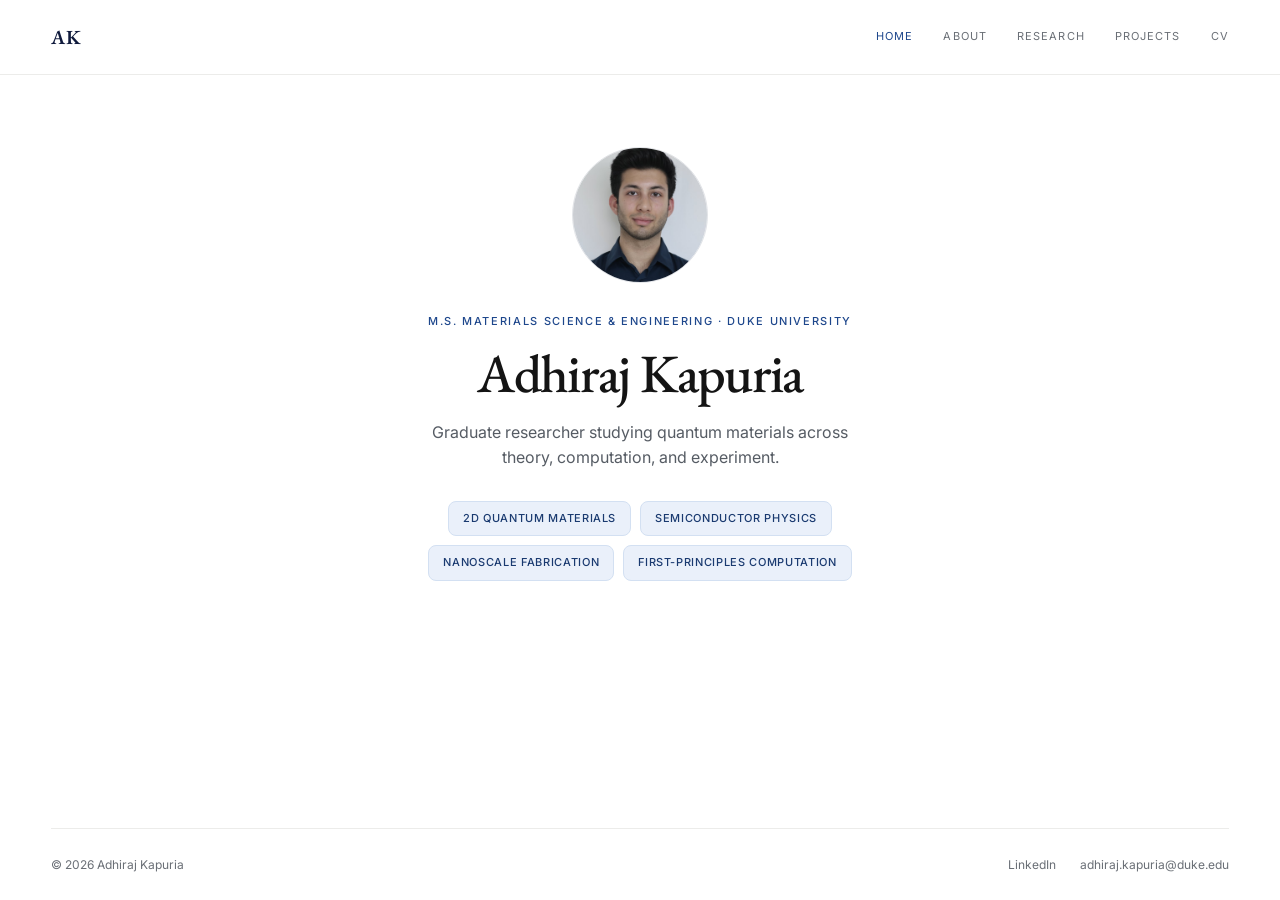
==== index.html @ 8803cbec "Add files via upload" ====
<!DOCTYPE html>
<html lang="en">

<head>
  <meta charset="UTF-8">
  <meta name="viewport" content="width=device-width, initial-scale=1.0">

  <title>Adhiraj Kapuria</title>

  <meta
    name="description"
    content="Adhiraj Kapuria is an M.S. student in Materials Science and Engineering at Duke University, working on 2D quantum materials, semiconductor physics, nanoscale fabrication, and first-principles computation."
  >

  <link rel="preconnect" href="https://fonts.googleapis.com">
  <link rel="preconnect" href="https://fonts.gstatic.com" crossorigin>
  <link
    href="https://fonts.googleapis.com/css2?family=EB+Garamond:wght@500;600&family=Inter:wght@400;500&display=swap"
    rel="stylesheet"
  >

  <link rel="stylesheet" href="./style.css">
</head>

<body>

  <header class="site-header">
    <nav class="nav-container">

      <a href="index.html" class="brand">AK</a>

      <div class="nav-links">
        <a href="index.html" class="is-current">Home</a>
        <a href="about.html">About</a>
        <a href="research.html">Research</a>
        <a href="projects.html">Projects</a>
        <a href="Adhiraj_CV.pdf">CV</a>
      </div>

    </nav>
  </header>

  <main>

    <section class="hero">

      <div class="hero-portrait">
        <img
          src="portrait.jpg"
          alt="Portrait of Adhiraj Kapuria"
          width="150"
          height="150"
        >
      </div>

      <p class="eyebrow">
        M.S. Materials Science &amp; Engineering · Duke University
      </p>

      <h1>Adhiraj Kapuria</h1>

      <p class="intro">
        Graduate researcher studying quantum materials across theory,
        computation, and experiment.
      </p>

      <div class="focus-chips">
        <span>2D Quantum Materials</span>
        <span>Semiconductor Physics</span>
        <span>Nanoscale Fabrication</span>
        <span>First-Principles Computation</span>
      </div>

    </section>

  </main>

  <footer class="site-footer">
    <p>© 2026 Adhiraj Kapuria</p>
    <div class="footer-links">
      <a
        href="https://www.linkedin.com/in/adhirajkapuria/"
        target="_blank"
        rel="noopener noreferrer"
      >LinkedIn</a>
      <a href="mailto:adhiraj.kapuria@duke.edu">adhiraj.kapuria@duke.edu</a>
    </div>
  </footer>

</body>

</html>
---- style.css ----
/* =========================================================
   ADHIRAJ KAPURIA — PERSONAL WEBSITE
   ========================================================= */

:root {
  --bg: #ffffff;
  --text: #141414;
  --text-soft: #565c64;
  --muted: #6a6f76;

  --navy: #1e478c;
  --navy-deep: #0f1a3c;
  --navy-text: #1a3a70;

  --chip-bg: #eaf0fa;
  --chip-border: #d3e0f2;

  --border: #ececea;
  --border-soft: #e2e4e8;

  --max-width: 1180px;
}

* {
  margin: 0;
  padding: 0;
  box-sizing: border-box;
}

html {
  scroll-behavior: smooth;
}

body {
  background: var(--bg);
  color: var(--text);
  font-family: "Inter", system-ui, sans-serif;
  font-size: 16px;
  line-height: 1.6;
  -webkit-font-smoothing: antialiased;
  display: flex;
  flex-direction: column;
  min-height: 100vh;
}

a {
  color: inherit;
  text-decoration: none;
}


/* ---------- NAV ---------- */

.site-header {
  border-bottom: 0.5px solid var(--border);
}

.nav-container {
  width: min(92%, var(--max-width));
  margin: auto;
  height: 74px;
  display: flex;
  align-items: center;
  justify-content: space-between;
}

.brand {
  font-family: "EB Garamond", Georgia, serif;
  font-size: 20px;
  font-weight: 600;
  letter-spacing: 0.04em;
  color: var(--navy-deep);
}

.nav-links {
  display: flex;
  gap: 30px;
}

.nav-links a {
  font-size: 11px;
  letter-spacing: 0.1em;
  text-transform: uppercase;
  color: var(--muted);
  transition: color 0.2s ease;
}

.nav-links a:hover,
.nav-links a.is-current {
  color: var(--navy);
}


/* ---------- HERO ---------- */

main {
  flex: 1;
  display: flex;
  justify-content: center;
}

.hero {
  width: min(90%, 640px);
  margin: 0 auto;
  padding: 72px 0 84px;
  display: flex;
  flex-direction: column;
  align-items: center;
  text-align: center;
}

.hero-portrait {
  margin-bottom: 30px;
}

.hero-portrait img {
  width: 136px;
  height: 136px;
  object-fit: cover;
  border-radius: 50%;
  border: 0.5px solid var(--border-soft);
  display: block;
}

.eyebrow {
  font-size: 11px;
  font-weight: 500;
  letter-spacing: 0.15em;
  text-transform: uppercase;
  color: var(--navy);
  margin-bottom: 16px;
}

.hero h1 {
  font-family: "EB Garamond", Georgia, serif;
  font-size: clamp(44px, 6vw, 54px);
  font-weight: 500;
  line-height: 0.98;
  letter-spacing: -0.03em;
  color: var(--text);
  margin-bottom: 20px;
}

.intro {
  font-size: 16px;
  line-height: 1.6;
  color: var(--text-soft);
  max-width: 440px;
  margin-bottom: 30px;
}

.focus-chips {
  display: flex;
  flex-wrap: wrap;
  gap: 9px;
  justify-content: center;
  max-width: 540px;
}

.focus-chips span {
  font-size: 11px;
  font-weight: 500;
  letter-spacing: 0.06em;
  text-transform: uppercase;
  color: var(--navy-text);
  background: var(--chip-bg);
  border: 0.5px solid var(--chip-border);
  border-radius: 8px;
  padding: 8px 14px;
}


/* ---------- FOOTER ---------- */

.site-footer {
  width: min(92%, var(--max-width));
  margin: auto;
  padding: 26px 0;
  border-top: 0.5px solid var(--border);
  display: flex;
  align-items: center;
  justify-content: space-between;
  font-size: 12px;
  color: var(--muted);
}

.footer-links {
  display: flex;
  gap: 24px;
}

.footer-links a {
  transition: color 0.2s ease;
}

.footer-links a:hover {
  color: var(--navy);
}


/* ---------- MOBILE ---------- */

@media (max-width: 720px) {

  .nav-container {
    height: 64px;
  }

  .nav-links {
    gap: 18px;
  }

  .nav-links a {
    letter-spacing: 0.06em;
  }

  .hero {
    padding: 52px 0 64px;
  }

  .hero-portrait img {
    width: 120px;
    height: 120px;
  }

  .site-footer {
    flex-direction: column;
    align-items: flex-start;
    gap: 14px;
    padding: 22px 0;
  }
}

@media (max-width: 430px) {

  .nav-links {
    gap: 13px;
  }

  .nav-links a {
    font-size: 10px;
  }

  .focus-chips span {
    font-size: 12px;
    padding: 7px 13px;
  }
}
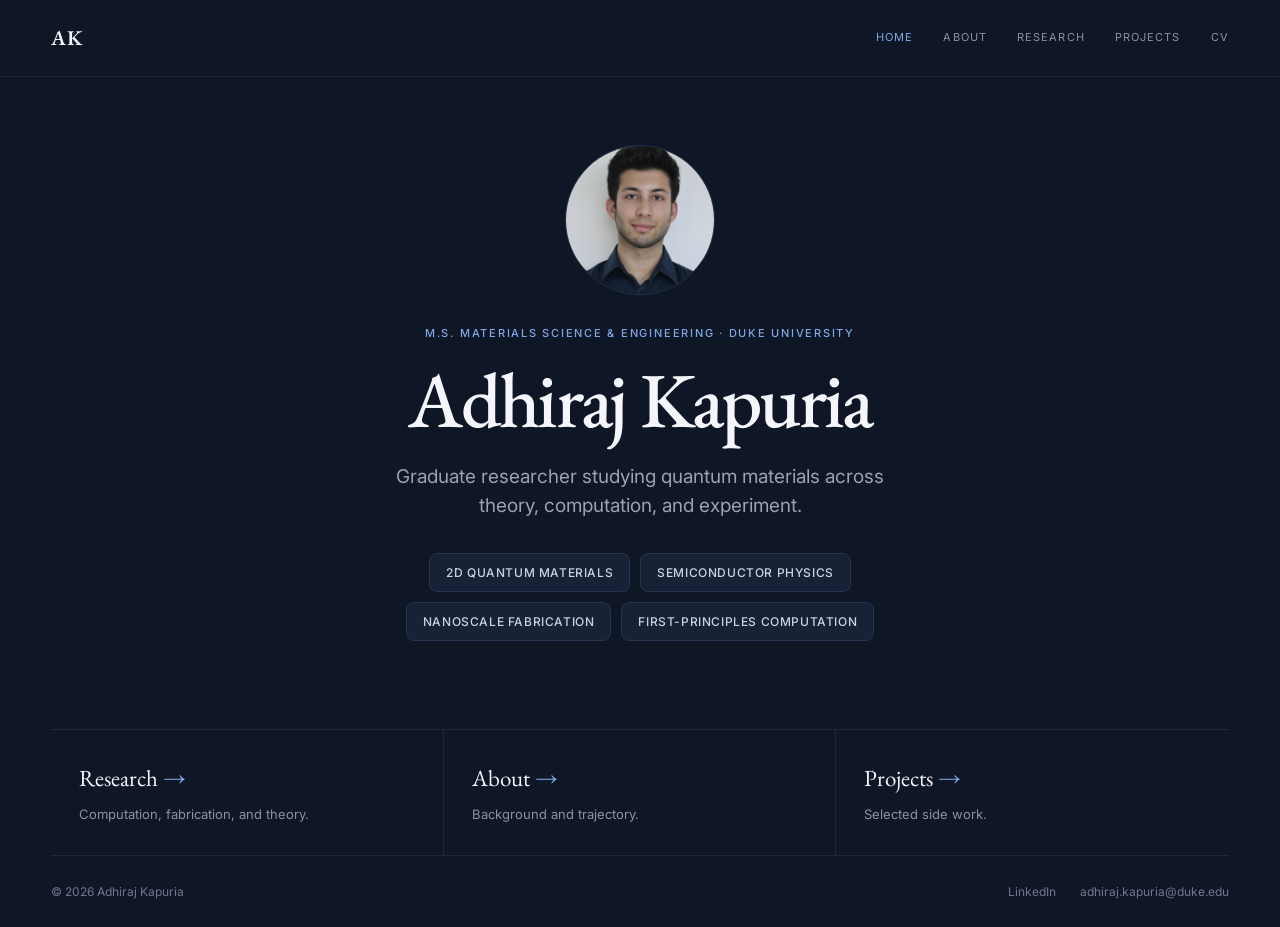
==== commit 4cbe36a7: "Add files via upload" ====
--- a/index.html
+++ b/index.html
@@ -73,6 +73,21 @@
 
     </section>
 
+    <nav class="section-links" aria-label="Explore">
+      <a href="research.html">
+        <span class="section-title">Research <span class="arrow">&rarr;</span></span>
+        <span class="section-sub">Computation, fabrication, and theory.</span>
+      </a>
+      <a href="about.html">
+        <span class="section-title">About <span class="arrow">&rarr;</span></span>
+        <span class="section-sub">Background and trajectory.</span>
+      </a>
+      <a href="projects.html">
+        <span class="section-title">Projects <span class="arrow">&rarr;</span></span>
+        <span class="section-sub">Selected side work.</span>
+      </a>
+    </nav>
+
   </main>
 
   <footer class="site-footer">
--- a/style.css
+++ b/style.css
@@ -3,20 +3,18 @@
    ========================================================= */
 
 :root {
-  --bg: #ffffff;
-  --text: #141414;
-  --text-soft: #565c64;
-  --muted: #6a6f76;
-
-  --navy: #1e478c;
-  --navy-deep: #0f1a3c;
-  --navy-text: #1a3a70;
-
-  --chip-bg: #eaf0fa;
-  --chip-border: #d3e0f2;
-
-  --border: #ececea;
-  --border-soft: #e2e4e8;
+  --bg: #0f1626;
+  --surface: #172236;
+  --text: #f4f6fb;
+  --text-soft: #9aa2b4;
+  --muted: #8892a6;
+  --faint: #6f7890;
+
+  --accent: #7fa8e6;
+
+  --border: #1c2740;
+  --border-soft: #26324a;
+  --chip-border: #263450;
 
   --max-width: 1180px;
 }
@@ -58,7 +56,7 @@
 .nav-container {
   width: min(92%, var(--max-width));
   margin: auto;
-  height: 74px;
+  height: 76px;
   display: flex;
   align-items: center;
   justify-content: space-between;
@@ -66,10 +64,10 @@
 
 .brand {
   font-family: "EB Garamond", Georgia, serif;
-  font-size: 20px;
+  font-size: 21px;
   font-weight: 600;
-  letter-spacing: 0.04em;
-  color: var(--navy-deep);
+  letter-spacing: 0.02em;
+  color: var(--text);
 }
 
 .nav-links {
@@ -87,7 +85,7 @@
 
 .nav-links a:hover,
 .nav-links a.is-current {
-  color: var(--navy);
+  color: var(--accent);
 }
 
 
@@ -95,14 +93,12 @@
 
 main {
   flex: 1;
-  display: flex;
-  justify-content: center;
 }
 
 .hero {
   width: min(90%, 640px);
   margin: 0 auto;
-  padding: 72px 0 84px;
+  padding: 68px 0 48px;
   display: flex;
   flex-direction: column;
   align-items: center;
@@ -114,8 +110,8 @@
 }
 
 .hero-portrait img {
-  width: 136px;
-  height: 136px;
+  width: 150px;
+  height: 150px;
   object-fit: cover;
   border-radius: 50%;
   border: 0.5px solid var(--border-soft);
@@ -125,48 +121,98 @@
 .eyebrow {
   font-size: 11px;
   font-weight: 500;
-  letter-spacing: 0.15em;
+  letter-spacing: 0.16em;
   text-transform: uppercase;
-  color: var(--navy);
-  margin-bottom: 16px;
+  color: var(--accent);
+  margin-bottom: 20px;
 }
 
 .hero h1 {
   font-family: "EB Garamond", Georgia, serif;
-  font-size: clamp(44px, 6vw, 54px);
+  font-size: clamp(54px, 8vw, 78px);
   font-weight: 500;
-  line-height: 0.98;
-  letter-spacing: -0.03em;
+  line-height: 0.94;
+  letter-spacing: -0.035em;
   color: var(--text);
-  margin-bottom: 20px;
+  margin-bottom: 26px;
 }
 
 .intro {
-  font-size: 16px;
-  line-height: 1.6;
+  font-size: 19px;
+  line-height: 1.55;
   color: var(--text-soft);
-  max-width: 440px;
-  margin-bottom: 30px;
+  max-width: 500px;
+  margin-bottom: 32px;
 }
 
 .focus-chips {
   display: flex;
   flex-wrap: wrap;
-  gap: 9px;
+  gap: 10px;
   justify-content: center;
-  max-width: 540px;
+  max-width: 600px;
 }
 
 .focus-chips span {
-  font-size: 11px;
+  font-size: 12px;
   font-weight: 500;
-  letter-spacing: 0.06em;
+  letter-spacing: 0.05em;
   text-transform: uppercase;
-  color: var(--navy-text);
-  background: var(--chip-bg);
+  color: #cbd3e2;
+  background: var(--surface);
   border: 0.5px solid var(--chip-border);
   border-radius: 8px;
-  padding: 8px 14px;
+  padding: 9px 16px;
+}
+
+
+/* ---------- SECTION LINKS ---------- */
+
+.section-links {
+  width: min(92%, var(--max-width));
+  margin: 40px auto 0;
+  display: grid;
+  grid-template-columns: repeat(3, 1fr);
+  border-top: 0.5px solid var(--border);
+  border-bottom: 0.5px solid var(--border);
+}
+
+.section-links a {
+  padding: 30px 28px;
+  border-right: 0.5px solid var(--border);
+  display: flex;
+  flex-direction: column;
+  gap: 7px;
+  transition: background-color 0.2s ease;
+}
+
+.section-links a:last-child {
+  border-right: none;
+}
+
+.section-links a:hover {
+  background: var(--surface);
+}
+
+.section-title {
+  font-family: "EB Garamond", Georgia, serif;
+  font-size: 23px;
+  color: var(--text);
+}
+
+.section-title .arrow {
+  color: var(--accent);
+  transition: transform 0.2s ease;
+  display: inline-block;
+}
+
+.section-links a:hover .arrow {
+  transform: translateX(4px);
+}
+
+.section-sub {
+  font-size: 13px;
+  color: var(--muted);
 }
 
 
@@ -176,12 +222,11 @@
   width: min(92%, var(--max-width));
   margin: auto;
   padding: 26px 0;
-  border-top: 0.5px solid var(--border);
   display: flex;
   align-items: center;
   justify-content: space-between;
   font-size: 12px;
-  color: var(--muted);
+  color: var(--faint);
 }
 
 .footer-links {
@@ -194,7 +239,25 @@
 }
 
 .footer-links a:hover {
-  color: var(--navy);
+  color: var(--accent);
+}
+
+
+/* ---------- TABLET ---------- */
+
+@media (max-width: 820px) {
+  .section-links {
+    grid-template-columns: 1fr;
+  }
+
+  .section-links a {
+    border-right: none;
+    border-bottom: 0.5px solid var(--border);
+  }
+
+  .section-links a:last-child {
+    border-bottom: none;
+  }
 }
 
 
@@ -215,12 +278,16 @@
   }
 
   .hero {
-    padding: 52px 0 64px;
+    padding: 52px 0 40px;
   }
 
   .hero-portrait img {
     width: 120px;
     height: 120px;
+  }
+
+  .intro {
+    font-size: 17px;
   }
 
   .site-footer {
@@ -242,7 +309,7 @@
   }
 
   .focus-chips span {
-    font-size: 12px;
-    padding: 7px 13px;
-  }
-}
+    font-size: 11px;
+    padding: 8px 13px;
+  }
+}
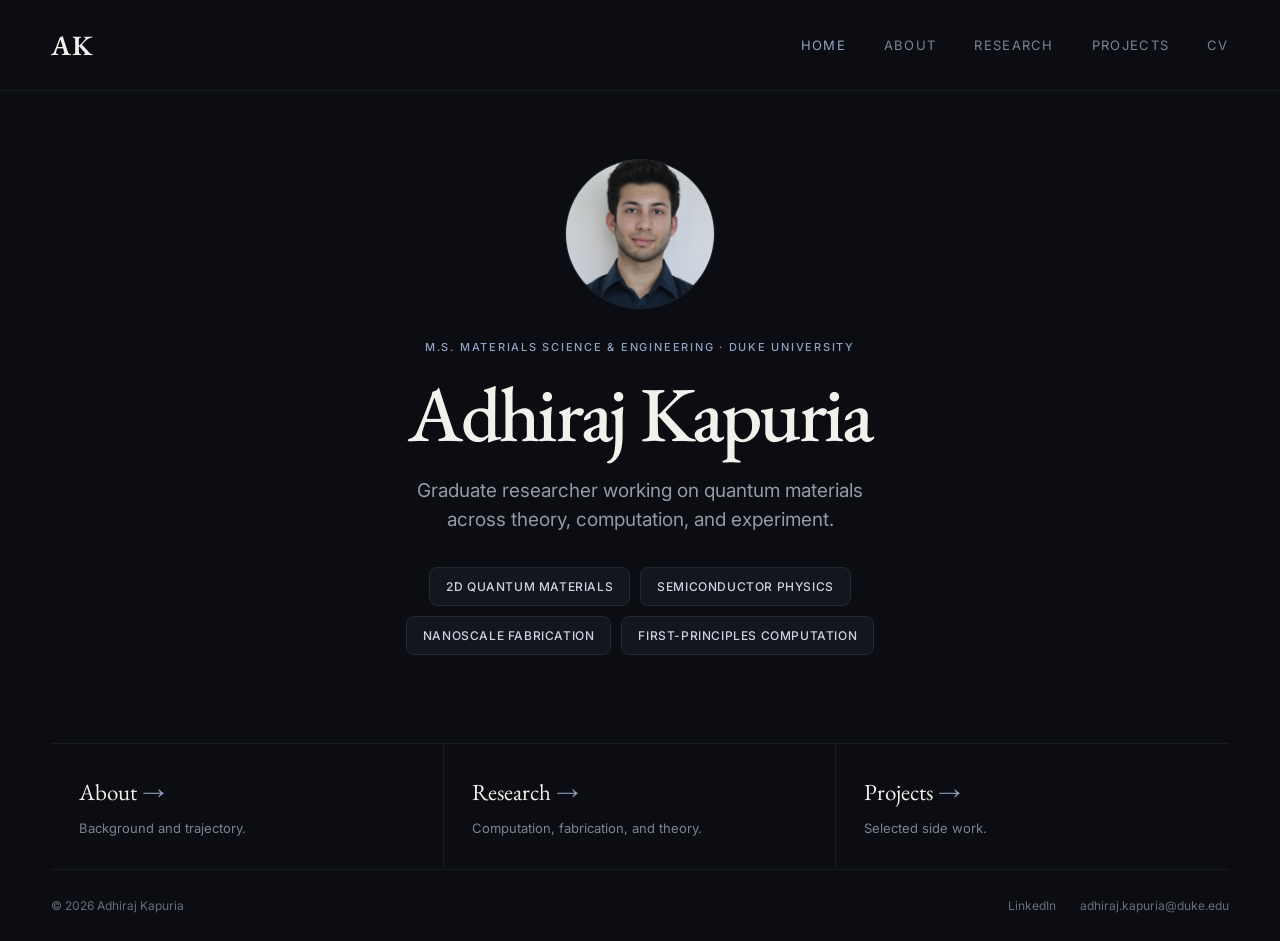
==== commit eb1655c0: "Add files via upload" ====
--- a/index.html
+++ b/index.html
@@ -5,12 +5,49 @@
   <meta charset="UTF-8">
   <meta name="viewport" content="width=device-width, initial-scale=1.0">
 
-  <title>Adhiraj Kapuria</title>
+  <title>Adhiraj Kapuria — Quantum Materials Researcher, Duke University</title>
 
   <meta
     name="description"
-    content="Adhiraj Kapuria is an M.S. student in Materials Science and Engineering at Duke University, working on 2D quantum materials, semiconductor physics, nanoscale fabrication, and first-principles computation."
+    content="Adhiraj Kapuria is a graduate researcher in Materials Science and Engineering at Duke University, studying 2D quantum materials, semiconductor physics, nanoscale fabrication, and first-principles computation."
   >
+  <meta name="author" content="Adhiraj Kapuria">
+  <link rel="canonical" href="https://adhirajkapuria.com/">
+
+  <meta property="og:type" content="website">
+  <meta property="og:title" content="Adhiraj Kapuria — Quantum Materials Researcher, Duke University">
+  <meta property="og:description" content="Graduate researcher studying quantum materials across theory, computation, and experiment.">
+  <meta property="og:url" content="https://adhirajkapuria.com/">
+  <meta property="og:image" content="https://adhirajkapuria.com/portrait.jpg">
+  <meta name="twitter:card" content="summary">
+
+  <script type="application/ld+json">
+  {
+    "@context": "https://schema.org",
+    "@type": "Person",
+    "name": "Adhiraj Kapuria",
+    "url": "https://adhirajkapuria.com",
+    "image": "https://adhirajkapuria.com/portrait.jpg",
+    "jobTitle": "Graduate Researcher",
+    "affiliation": {
+      "@type": "CollegeOrUniversity",
+      "name": "Duke University"
+    },
+    "alumniOf": {
+      "@type": "CollegeOrUniversity",
+      "name": "University of California, Berkeley"
+    },
+    "knowsAbout": [
+      "2D Quantum Materials",
+      "Semiconductor Physics",
+      "Nanoscale Fabrication",
+      "First-Principles Computation"
+    ],
+    "sameAs": [
+      "https://www.linkedin.com/in/adhirajkapuria/"
+    ]
+  }
+  </script>
 
   <link rel="preconnect" href="https://fonts.googleapis.com">
   <link rel="preconnect" href="https://fonts.gstatic.com" crossorigin>
@@ -60,7 +97,7 @@
       <h1>Adhiraj Kapuria</h1>
 
       <p class="intro">
-        Graduate researcher studying quantum materials across theory,
+        Graduate researcher working on quantum materials across theory,
         computation, and experiment.
       </p>
 
@@ -74,13 +111,13 @@
     </section>
 
     <nav class="section-links" aria-label="Explore">
+      <a href="about.html">
+        <span class="section-title">About <span class="arrow">&rarr;</span></span>
+        <span class="section-sub">Background and trajectory.</span>
+      </a>
       <a href="research.html">
         <span class="section-title">Research <span class="arrow">&rarr;</span></span>
         <span class="section-sub">Computation, fabrication, and theory.</span>
-      </a>
-      <a href="about.html">
-        <span class="section-title">About <span class="arrow">&rarr;</span></span>
-        <span class="section-sub">Background and trajectory.</span>
       </a>
       <a href="projects.html">
         <span class="section-title">Projects <span class="arrow">&rarr;</span></span>
--- a/style.css
+++ b/style.css
@@ -3,18 +3,18 @@
    ========================================================= */
 
 :root {
-  --bg: #0f1626;
-  --surface: #172236;
-  --text: #f4f6fb;
-  --text-soft: #9aa2b4;
-  --muted: #8892a6;
-  --faint: #6f7890;
-
-  --accent: #7fa8e6;
-
-  --border: #1c2740;
-  --border-soft: #26324a;
-  --chip-border: #263450;
+  --bg: #0b0d12;
+  --surface: #13161d;
+  --text: #f2f1ec;
+  --text-soft: #969aa4;
+  --muted: #7d8290;
+  --faint: #686d78;
+
+  --accent: #8fa3c4;
+
+  --border: #191c22;
+  --border-soft: #242832;
+  --chip-border: #232833;
 
   --max-width: 1180px;
 }
@@ -56,7 +56,7 @@
 .nav-container {
   width: min(92%, var(--max-width));
   margin: auto;
-  height: 76px;
+  height: 90px;
   display: flex;
   align-items: center;
   justify-content: space-between;
@@ -64,7 +64,7 @@
 
 .brand {
   font-family: "EB Garamond", Georgia, serif;
-  font-size: 21px;
+  font-size: 28px;
   font-weight: 600;
   letter-spacing: 0.02em;
   color: var(--text);
@@ -72,11 +72,11 @@
 
 .nav-links {
   display: flex;
-  gap: 30px;
+  gap: 38px;
 }
 
 .nav-links a {
-  font-size: 11px;
+  font-size: 13px;
   letter-spacing: 0.1em;
   text-transform: uppercase;
   color: var(--muted);
@@ -266,14 +266,15 @@
 @media (max-width: 720px) {
 
   .nav-container {
-    height: 64px;
+    height: 68px;
   }
 
   .nav-links {
-    gap: 18px;
+    gap: 16px;
   }
 
   .nav-links a {
+    font-size: 11px;
     letter-spacing: 0.06em;
   }
 
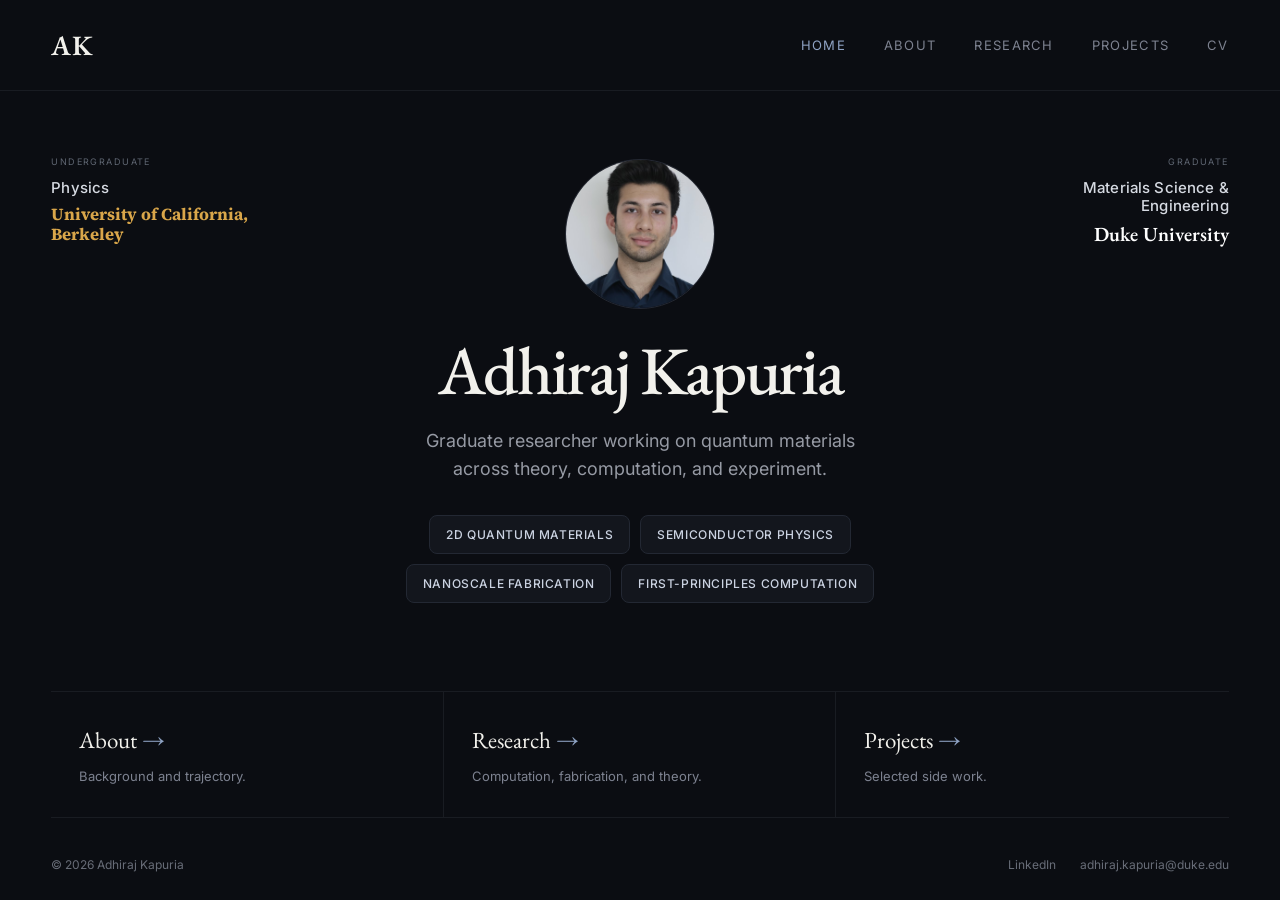
==== commit fefe0487: "Add files via upload" ====
--- a/index.html
+++ b/index.html
@@ -4,6 +4,8 @@
 <head>
   <meta charset="UTF-8">
   <meta name="viewport" content="width=device-width, initial-scale=1.0">
+
+  <meta name="google-site-verification" content="6veySNMaMa0N7nCQW0opp4xGRta61jZv2MQytDEqQgg" />
 
   <title>Adhiraj Kapuria — Quantum Materials Researcher, Duke University</title>
 
@@ -52,7 +54,7 @@
   <link rel="preconnect" href="https://fonts.googleapis.com">
   <link rel="preconnect" href="https://fonts.gstatic.com" crossorigin>
   <link
-    href="https://fonts.googleapis.com/css2?family=EB+Garamond:wght@500;600&family=Inter:wght@400;500&display=swap"
+    href="https://fonts.googleapis.com/css2?family=EB+Garamond:wght@500;600&family=Inter:wght@400;500&family=Source+Serif+4:wght@600;700&display=swap"
     rel="stylesheet"
   >
 
@@ -81,31 +83,44 @@
 
     <section class="hero">
 
-      <div class="hero-portrait">
-        <img
-          src="portrait.jpg"
-          alt="Portrait of Adhiraj Kapuria"
-          width="150"
-          height="150"
-        >
+      <div class="affiliations">
+        <div class="affil affil-left">
+          <span class="affil-label">Undergraduate</span>
+          <span class="affil-field">Physics</span>
+          <span class="affil-school affil-berkeley">University of California, Berkeley</span>
+        </div>
+        <div class="affil affil-right">
+          <span class="affil-label">Graduate</span>
+          <span class="affil-field">Materials Science &amp; Engineering</span>
+          <span class="affil-school affil-duke">Duke University</span>
+        </div>
       </div>
 
-      <p class="eyebrow">
-        M.S. Materials Science &amp; Engineering · Duke University
-      </p>
+      <div class="hero-center">
 
-      <h1>Adhiraj Kapuria</h1>
+        <div class="hero-portrait">
+          <img
+            src="portrait.jpg"
+            alt="Portrait of Adhiraj Kapuria"
+            width="150"
+            height="150"
+          >
+        </div>
 
-      <p class="intro">
-        Graduate researcher working on quantum materials across theory,
-        computation, and experiment.
-      </p>
+        <h1>Adhiraj Kapuria</h1>
 
-      <div class="focus-chips">
-        <span>2D Quantum Materials</span>
-        <span>Semiconductor Physics</span>
-        <span>Nanoscale Fabrication</span>
-        <span>First-Principles Computation</span>
+        <p class="intro">
+          Graduate researcher working on quantum materials across theory,
+          computation, and experiment.
+        </p>
+
+        <div class="focus-chips">
+          <span>2D Quantum Materials</span>
+          <span>Semiconductor Physics</span>
+          <span>Nanoscale Fabrication</span>
+          <span>First-Principles Computation</span>
+        </div>
+
       </div>
 
     </section>
--- a/style.css
+++ b/style.css
@@ -96,13 +96,80 @@
 }
 
 .hero {
-  width: min(90%, 640px);
+  position: relative;
+  width: min(92%, var(--max-width));
   margin: 0 auto;
-  padding: 68px 0 48px;
+  padding: 64px 0 48px;
+}
+
+.affiliations {
+  position: absolute;
+  top: 64px;
+  left: 0;
+  right: 0;
+  display: flex;
+  justify-content: space-between;
+  pointer-events: none;
+}
+
+.affil {
+  display: flex;
+  flex-direction: column;
+  max-width: 210px;
+  pointer-events: auto;
+}
+
+.affil-left {
+  text-align: left;
+  align-items: flex-start;
+}
+
+.affil-right {
+  text-align: right;
+  align-items: flex-end;
+}
+
+.affil-label {
+  font-size: 9px;
+  letter-spacing: 0.16em;
+  text-transform: uppercase;
+  color: #5f6672;
+  margin-bottom: 10px;
+}
+
+.affil-field {
+  font-size: 15px;
+  font-weight: 500;
+  letter-spacing: 0.01em;
+  color: #d6dae2;
+  margin-bottom: 8px;
+  line-height: 1.2;
+}
+
+.affil-school {
+  line-height: 1.14;
+}
+
+.affil-berkeley {
+  font-family: "Source Serif 4", Georgia, serif;
+  font-size: 17px;
+  font-weight: 700;
+  color: #d9a64a;
+}
+
+.affil-duke {
+  font-family: "EB Garamond", Georgia, serif;
+  font-size: 20px;
+  font-weight: 600;
+  color: #ffffff;
+}
+
+.hero-center {
   display: flex;
   flex-direction: column;
   align-items: center;
   text-align: center;
+  padding-top: 4px;
 }
 
 .hero-portrait {
@@ -118,30 +185,21 @@
   display: block;
 }
 
-.eyebrow {
-  font-size: 11px;
-  font-weight: 500;
-  letter-spacing: 0.16em;
-  text-transform: uppercase;
-  color: var(--accent);
-  margin-bottom: 20px;
-}
-
 .hero h1 {
   font-family: "EB Garamond", Georgia, serif;
-  font-size: clamp(54px, 8vw, 78px);
+  font-size: clamp(50px, 7vw, 68px);
   font-weight: 500;
   line-height: 0.94;
   letter-spacing: -0.035em;
   color: var(--text);
-  margin-bottom: 26px;
+  margin-bottom: 24px;
 }
 
 .intro {
-  font-size: 19px;
+  font-size: 18px;
   line-height: 1.55;
   color: var(--text-soft);
-  max-width: 500px;
+  max-width: 460px;
   margin-bottom: 32px;
 }
 
@@ -243,6 +301,66 @@
 }
 
 
+/* ---------- INTERIOR PAGE (About, etc.) ---------- */
+
+.page {
+  width: min(90%, 680px);
+  margin: 0 auto;
+  padding: 76px 0 64px;
+}
+
+.page .eyebrow {
+  margin-bottom: 14px;
+}
+
+.page-title {
+  font-family: "EB Garamond", Georgia, serif;
+  font-size: clamp(38px, 5vw, 52px);
+  font-weight: 500;
+  line-height: 1.02;
+  letter-spacing: -0.03em;
+  color: var(--text);
+  margin-bottom: 44px;
+}
+
+.prose p {
+  font-size: 17px;
+  line-height: 1.75;
+  color: var(--text-soft);
+  margin-bottom: 24px;
+}
+
+.prose p:last-child {
+  margin-bottom: 0;
+}
+
+.page-links {
+  display: flex;
+  flex-wrap: wrap;
+  gap: 28px;
+  margin-top: 52px;
+  padding-top: 34px;
+  border-top: 0.5px solid var(--border);
+}
+
+.page-links a {
+  font-family: "EB Garamond", Georgia, serif;
+  font-size: 21px;
+  color: var(--text);
+  transition: color 0.2s ease;
+}
+
+.page-links a .arrow {
+  color: var(--accent);
+  display: inline-block;
+  transition: transform 0.2s ease;
+}
+
+.page-links a:hover .arrow {
+  transform: translateX(4px);
+}
+
+
 /* ---------- TABLET ---------- */
 
 @media (max-width: 820px) {
@@ -262,6 +380,40 @@
 
 
 /* ---------- MOBILE ---------- */
+
+@media (max-width: 900px) {
+
+  /* affiliations un-pin and move below the centered content */
+  .hero {
+    display: flex;
+    flex-direction: column;
+  }
+
+  .affiliations {
+    position: static;
+    flex-direction: column;
+    align-items: center;
+    gap: 22px;
+    margin-top: 40px;
+    order: 2;
+  }
+
+  .hero-center {
+    order: 1;
+  }
+
+  .affil {
+    max-width: none;
+    align-items: center;
+    text-align: center;
+  }
+
+  .affil-left,
+  .affil-right {
+    align-items: center;
+    text-align: center;
+  }
+}
 
 @media (max-width: 720px) {
 
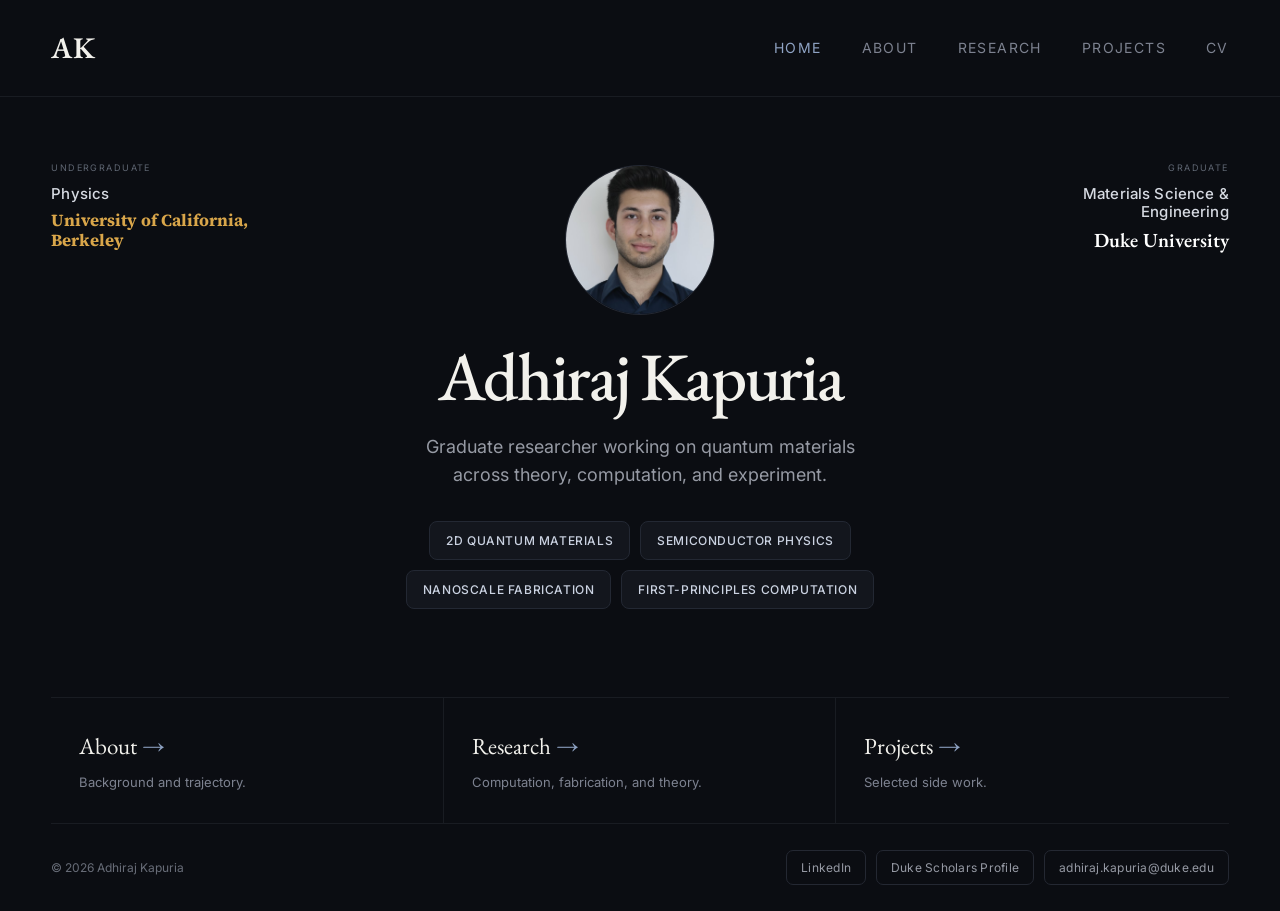
==== commit 8fd95c90: "Add files via upload" ====
--- a/index.html
+++ b/index.html
@@ -4,6 +4,10 @@
 <head>
   <meta charset="UTF-8">
   <meta name="viewport" content="width=device-width, initial-scale=1.0">
+
+  <link rel="icon" href="favicon.ico" sizes="any">
+  <link rel="icon" type="image/png" href="favicon-32.png" sizes="32x32">
+  <link rel="apple-touch-icon" href="apple-touch-icon.png">
 
   <meta name="google-site-verification" content="6veySNMaMa0N7nCQW0opp4xGRta61jZv2MQytDEqQgg" />
 
@@ -150,6 +154,11 @@
         target="_blank"
         rel="noopener noreferrer"
       >LinkedIn</a>
+      <a
+        href="https://scholars.duke.edu/person/adhirajkapuria"
+        target="_blank"
+        rel="noopener noreferrer"
+      >Duke Scholars Profile</a>
       <a href="mailto:adhiraj.kapuria@duke.edu">adhiraj.kapuria@duke.edu</a>
     </div>
   </footer>
--- a/style.css
+++ b/style.css
@@ -56,7 +56,7 @@
 .nav-container {
   width: min(92%, var(--max-width));
   margin: auto;
-  height: 90px;
+  height: 96px;
   display: flex;
   align-items: center;
   justify-content: space-between;
@@ -64,7 +64,7 @@
 
 .brand {
   font-family: "EB Garamond", Georgia, serif;
-  font-size: 28px;
+  font-size: 30px;
   font-weight: 600;
   letter-spacing: 0.02em;
   color: var(--text);
@@ -72,20 +72,89 @@
 
 .nav-links {
   display: flex;
-  gap: 38px;
-}
-
-.nav-links a {
-  font-size: 13px;
+  align-items: center;
+  gap: 40px;
+}
+
+.nav-links > a,
+.nav-dropdown > a {
+  font-size: 14px;
   letter-spacing: 0.1em;
   text-transform: uppercase;
   color: var(--muted);
   transition: color 0.2s ease;
 }
 
-.nav-links a:hover,
-.nav-links a.is-current {
-  color: var(--accent);
+.nav-links > a:hover,
+.nav-links > a.is-current,
+.nav-dropdown > a:hover,
+.nav-dropdown > a.is-current {
+  color: var(--accent);
+}
+
+/* ---------- NAV DROPDOWN ---------- */
+
+.nav-dropdown {
+  position: relative;
+  display: inline-flex;
+  align-items: center;
+  /* generous hover target and bridge to the menu */
+  padding: 12px 0;
+}
+
+.dropdown-menu {
+  position: absolute;
+  top: 100%;
+  left: 50%;
+  transform: translateX(-50%);
+  /* transparent bridge removes the dead gap */
+  padding-top: 14px;
+  min-width: 210px;
+  display: flex;
+  flex-direction: column;
+  opacity: 0;
+  visibility: hidden;
+  transition: opacity 0.2s ease, transform 0.2s ease;
+  transition-delay: 0s;
+  z-index: 20;
+}
+
+.dropdown-menu-inner {
+  background: var(--surface);
+  border: 0.5px solid var(--border-soft);
+  border-radius: 10px;
+  padding: 8px 0;
+  box-shadow: 0 10px 30px rgba(0, 0, 0, 0.35);
+}
+
+.nav-dropdown:hover .dropdown-menu {
+  opacity: 1;
+  visibility: visible;
+}
+
+/* keep it open briefly after leaving, so it's forgiving */
+.dropdown-menu {
+  transition-delay: 0.15s;
+}
+
+.nav-dropdown:hover .dropdown-menu {
+  transition-delay: 0s;
+}
+
+.dropdown-menu a {
+  display: block;
+  padding: 12px 22px;
+  font-size: 13px;
+  letter-spacing: 0.08em;
+  text-transform: uppercase;
+  color: var(--muted);
+  white-space: nowrap;
+  transition: color 0.18s ease, background-color 0.18s ease;
+}
+
+.dropdown-menu a:hover {
+  color: var(--text);
+  background: rgba(255, 255, 255, 0.04);
 }
 
 
@@ -289,15 +358,24 @@
 
 .footer-links {
   display: flex;
-  gap: 24px;
+  flex-wrap: wrap;
+  gap: 10px;
 }
 
 .footer-links a {
-  transition: color 0.2s ease;
+  font-size: 12px;
+  letter-spacing: 0.02em;
+  color: var(--text-soft);
+  border: 0.5px solid var(--border-soft);
+  border-radius: 7px;
+  padding: 7px 14px;
+  transition: color 0.2s ease, border-color 0.2s ease, background-color 0.2s ease;
 }
 
 .footer-links a:hover {
   color: var(--accent);
+  border-color: var(--accent);
+  background: rgba(143, 163, 196, 0.06);
 }
 
 
@@ -332,6 +410,141 @@
 
 .prose p:last-child {
   margin-bottom: 0;
+}
+
+.prose-h {
+  font-family: "EB Garamond", Georgia, serif;
+  font-size: 25px;
+  font-weight: 600;
+  letter-spacing: -0.01em;
+  color: var(--text);
+  margin: 42px 0 16px;
+}
+
+.equation {
+  overflow-x: auto;
+  overflow-y: hidden;
+  margin: 4px 0 24px !important;
+  color: var(--text);
+}
+
+/* ---------- FIGURES (fabrication) ---------- */
+
+.fab-figure {
+  position: relative;
+  margin: 30px 0;
+  border: 0.5px solid var(--border-soft);
+  border-radius: 10px;
+  overflow: hidden;
+  background: #000;
+}
+
+.fab-figure img {
+  display: block;
+  width: 100%;
+  height: auto;
+}
+
+.fab-figure figcaption {
+  font-size: 13px;
+  line-height: 1.5;
+  color: var(--muted);
+  padding: 13px 16px;
+  border-top: 0.5px solid var(--border);
+  background: var(--surface);
+}
+
+.fig-tag {
+  position: absolute;
+  top: 12px;
+  right: 12px;
+  z-index: 2;
+  font-size: 10px;
+  font-weight: 600;
+  letter-spacing: 0.12em;
+  text-transform: uppercase;
+  color: var(--accent);
+  background: rgba(11, 13, 18, 0.82);
+  border: 0.5px solid var(--border-soft);
+  border-radius: 6px;
+  padding: 5px 10px;
+  backdrop-filter: blur(4px);
+}
+
+.inline-link {
+  color: var(--accent);
+  border-bottom: 0.5px solid rgba(143, 163, 196, 0.4);
+  transition: opacity 0.2s ease;
+}
+
+.inline-link:hover {
+  opacity: 0.75;
+}
+
+.crumb {
+  color: var(--accent);
+  transition: opacity 0.2s ease;
+}
+
+.crumb:hover {
+  opacity: 0.75;
+}
+
+/* section-links inside an interior page column */
+.page .section-links {
+  width: auto;
+  margin: 52px 0 0;
+  grid-template-columns: 1fr;
+}
+
+.page .section-links a {
+  border-right: none;
+  border-bottom: 0.5px solid var(--border);
+  padding: 26px 4px;
+}
+
+.page .section-links a:last-child {
+  border-bottom: none;
+}
+
+/* ---------- REFERENCES ---------- */
+
+.references {
+  margin-top: 48px;
+  padding-top: 30px;
+  border-top: 0.5px solid var(--border);
+}
+
+.ref-heading {
+  font-size: 11px;
+  font-weight: 500;
+  letter-spacing: 0.16em;
+  text-transform: uppercase;
+  color: var(--accent);
+  margin-bottom: 18px;
+}
+
+.ref-list {
+  margin: 0;
+  padding-left: 20px;
+  display: flex;
+  flex-direction: column;
+  gap: 10px;
+}
+
+.ref-list li {
+  font-size: 13px;
+  line-height: 1.6;
+  color: var(--muted);
+}
+
+.ref-list em {
+  color: var(--text-soft);
+}
+
+.ref-list strong {
+  color: var(--text-soft);
+  font-weight: 600;
 }
 
 .page-links {
@@ -430,6 +643,15 @@
     letter-spacing: 0.06em;
   }
 
+  /* on mobile, dropdown items live on the research page; hide the hover menu */
+  .dropdown-menu {
+    display: none;
+  }
+
+  .nav-dropdown {
+    display: inline-block;
+  }
+
   .hero {
     padding: 52px 0 40px;
   }
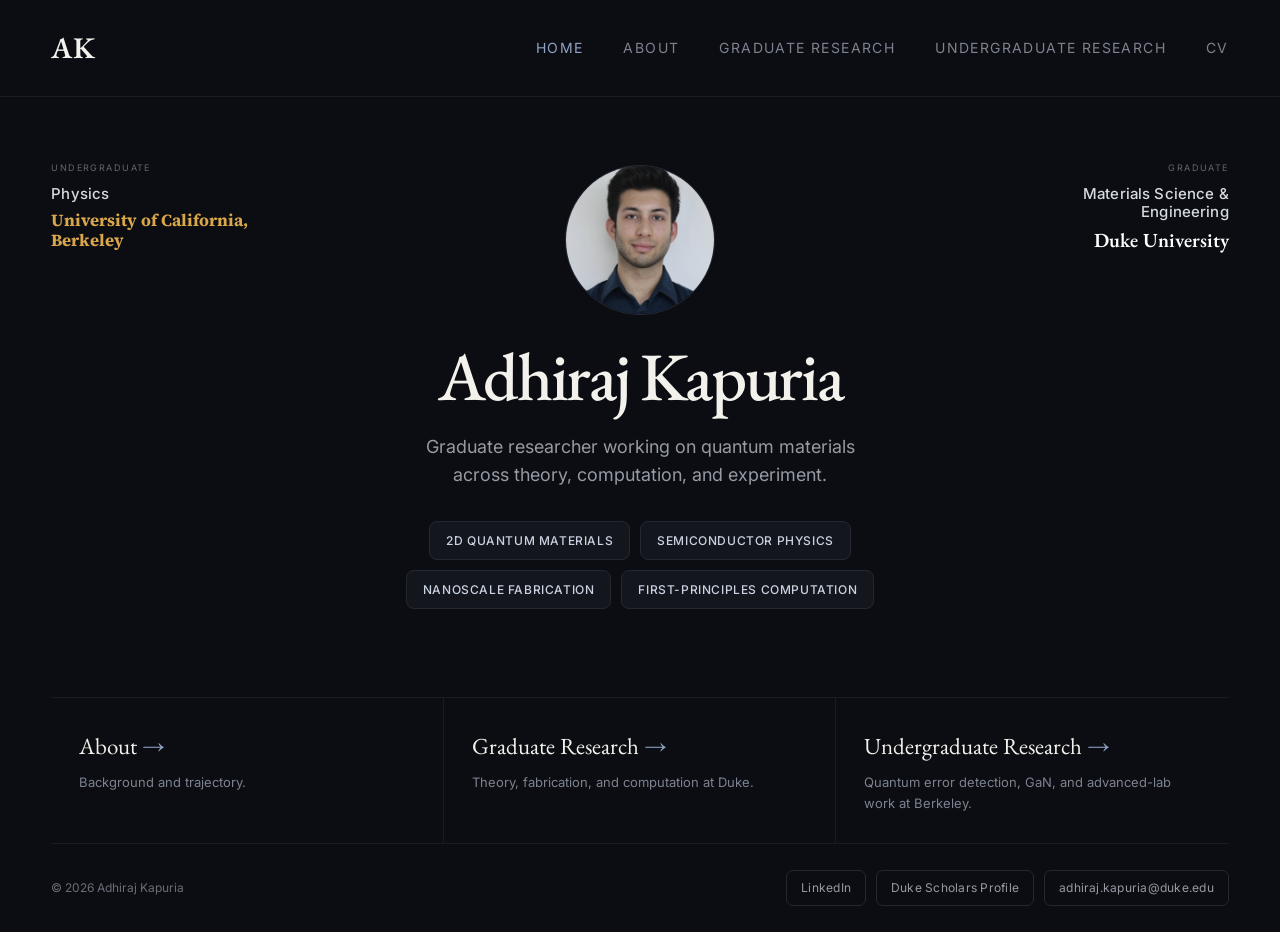
==== commit 1022369f: "Add files via upload" ====
--- a/index.html
+++ b/index.html
@@ -75,8 +75,8 @@
       <div class="nav-links">
         <a href="index.html" class="is-current">Home</a>
         <a href="about.html">About</a>
-        <a href="research.html">Research</a>
-        <a href="projects.html">Projects</a>
+        <a href="research.html">Graduate Research</a>
+        <a href="undergraduate.html">Undergraduate Research</a>
         <a href="Adhiraj_CV.pdf">CV</a>
       </div>
 
@@ -135,12 +135,12 @@
         <span class="section-sub">Background and trajectory.</span>
       </a>
       <a href="research.html">
-        <span class="section-title">Research <span class="arrow">&rarr;</span></span>
-        <span class="section-sub">Computation, fabrication, and theory.</span>
+        <span class="section-title">Graduate Research <span class="arrow">&rarr;</span></span>
+        <span class="section-sub">Theory, fabrication, and computation at Duke.</span>
       </a>
-      <a href="projects.html">
-        <span class="section-title">Projects <span class="arrow">&rarr;</span></span>
-        <span class="section-sub">Selected side work.</span>
+      <a href="undergraduate.html">
+        <span class="section-title">Undergraduate Research <span class="arrow">&rarr;</span></span>
+        <span class="section-sub">Quantum error detection, GaN, and advanced-lab work at Berkeley.</span>
       </a>
     </nav>
 
--- a/style.css
+++ b/style.css
@@ -452,6 +452,23 @@
   padding: 13px 16px;
   border-top: 0.5px solid var(--border);
   background: var(--surface);
+}
+
+.collab-note {
+  font-size: 14px;
+  color: var(--muted);
+  font-style: italic;
+  margin-top: 28px;
+}
+
+/* Light-background figure variant, for diagrams exported on white (e.g. circuits) */
+.fab-figure.figure-light {
+  background: #fff;
+}
+
+.fab-figure.figure-light img {
+  padding: 18px 20px;
+  box-sizing: border-box;
 }
 
 .fig-tag {
